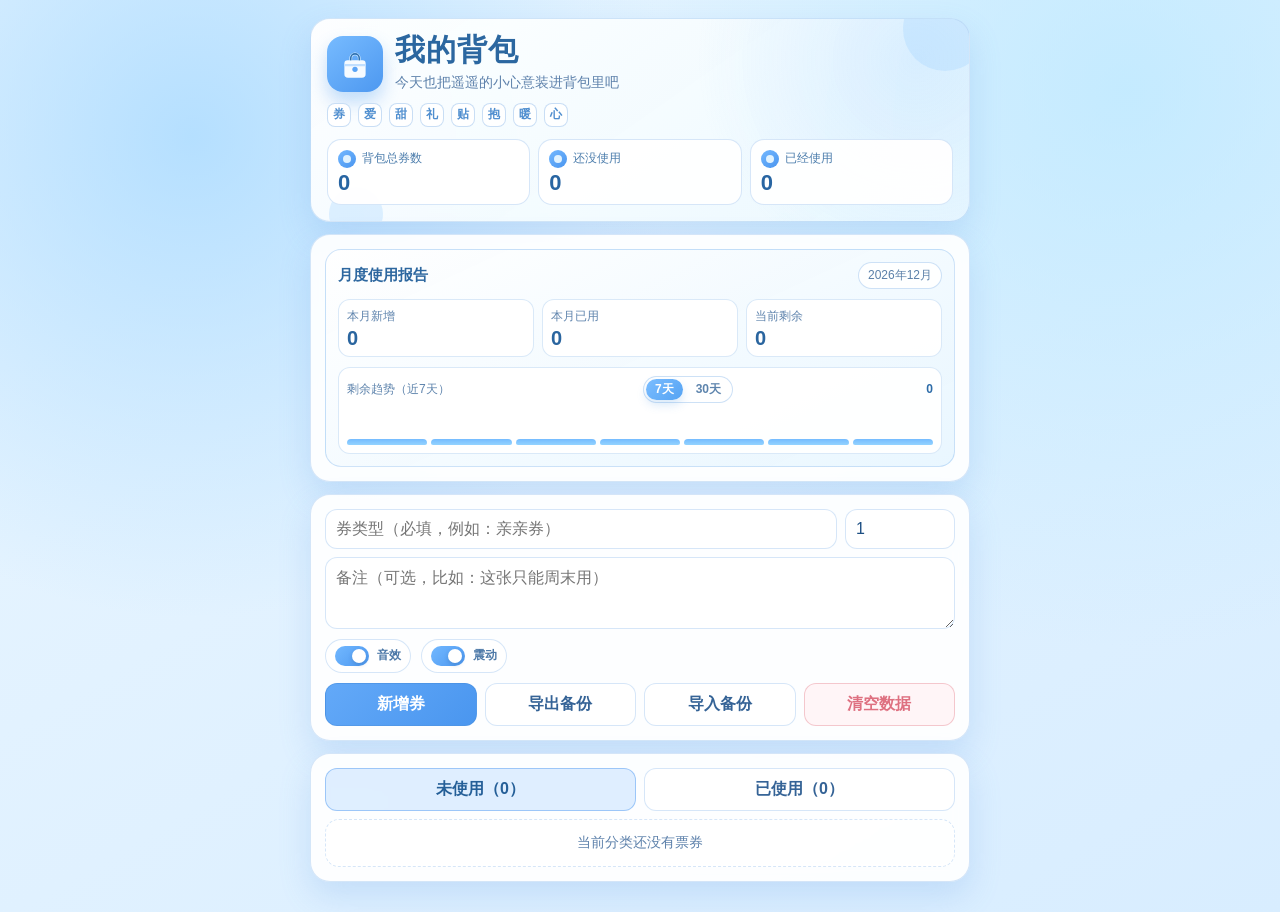
==== docs/index.html @ 121c1538 "up" ====
<!doctype html>
<html lang="zh-CN">
<head>
  <meta charset="UTF-8" />
  <meta name="viewport" content="width=device-width,initial-scale=1,viewport-fit=cover" />
  <title>我的背包</title>
  <meta name="theme-color" content="#7cb8ff" />
  <meta name="apple-mobile-web-app-capable" content="yes" />
  <meta name="apple-mobile-web-app-status-bar-style" content="default" />
  <meta name="apple-mobile-web-app-title" content="我的背包" />
  <link rel="manifest" href="manifest.webmanifest" />
  <link rel="apple-touch-icon" href="icons/apple-touch-icon.png" />
  <style>
    :root {
      --bg-a: #eaf6ff;
      --bg-b: #d8edff;
      --card: rgba(255, 255, 255, 0.92);
      --line: rgba(92, 156, 226, 0.25);
      --text: #1d4f83;
      --sub: #5d81ab;
      --primary: #63a9f8;
      --primary-deep: #4a96ef;
      --used: #eef2f6;
      --used-line: #d5dde7;
      --danger: #de7080;
      --radius: 20px;
      --shadow: 0 14px 32px rgba(89, 152, 224, 0.2);
    }

    * { box-sizing: border-box; }

    body {
      margin: 0;
      min-height: 100vh;
      font-family: "PingFang SC", "Hiragino Sans GB", "Microsoft YaHei", sans-serif;
      color: var(--text);
      background:
        radial-gradient(circle at 15% 15%, rgba(164, 216, 255, 0.75), transparent 36%),
        radial-gradient(circle at 88% 10%, rgba(178, 230, 255, 0.62), transparent 40%),
        linear-gradient(150deg, var(--bg-a), var(--bg-b));
      padding: 18px 14px 30px;
      display: flex;
      justify-content: center;
    }

    .app {
      width: 100%;
      max-width: 660px;
      display: grid;
      gap: 12px;
    }

    .panel {
      background: var(--card);
      border: 1px solid var(--line);
      border-radius: var(--radius);
      box-shadow: var(--shadow);
      padding: 14px;
      backdrop-filter: blur(8px);
      -webkit-backdrop-filter: blur(8px);
    }

    .hero {
      position: relative;
      overflow: hidden;
      padding: 16px;
      background:
        radial-gradient(circle at 92% 20%, rgba(122, 189, 255, 0.2), transparent 35%),
        linear-gradient(145deg, rgba(255, 255, 255, 0.96), rgba(235, 248, 255, 0.95));
    }

    .hero::before,
    .hero::after {
      content: "";
      position: absolute;
      border-radius: 50%;
      pointer-events: none;
    }

    .hero::before {
      width: 84px;
      height: 84px;
      background: rgba(142, 204, 255, 0.25);
      top: -32px;
      right: -18px;
    }

    .hero::after {
      width: 54px;
      height: 54px;
      background: rgba(123, 191, 255, 0.22);
      bottom: -20px;
      left: 18px;
    }

    .hero-main {
      display: flex;
      align-items: center;
      gap: 12px;
      position: relative;
      z-index: 1;
    }

    .logo-wrap {
      width: 56px;
      height: 56px;
      border-radius: 16px;
      background: linear-gradient(140deg, #77bbff, #4d98f0);
      display: grid;
      place-items: center;
      box-shadow: 0 10px 18px rgba(73, 149, 239, 0.32);
      flex: 0 0 auto;
    }

    .title {
      margin: 0;
      font-size: 30px;
      line-height: 1;
      letter-spacing: 1px;
      color: #2b67a0;
    }

    .subtitle {
      margin: 8px 0 0;
      color: var(--sub);
      font-size: 14px;
      line-height: 1.4;
    }

    .icon-strip {
      margin-top: 10px;
      display: flex;
      gap: 7px;
      flex-wrap: wrap;
      position: relative;
      z-index: 1;
    }

    .mini-icon {
      width: 24px;
      height: 24px;
      border-radius: 8px;
      border: 1px solid rgba(89, 153, 224, 0.32);
      background: rgba(255, 255, 255, 0.95);
      display: grid;
      place-items: center;
      font-size: 12px;
      color: #4f8ecf;
      font-weight: 700;
    }

    .stats-grid {
      margin-top: 12px;
      display: grid;
      grid-template-columns: repeat(3, minmax(0, 1fr));
      gap: 8px;
      position: relative;
      z-index: 1;
    }

    .stat-card {
      border: 1px solid var(--line);
      border-radius: 14px;
      background: rgba(255, 255, 255, 0.96);
      padding: 10px;
      display: grid;
      gap: 4px;
    }

    .stat-top {
      display: flex;
      align-items: center;
      gap: 6px;
      color: #4c7dac;
      font-size: 12px;
    }

    .stat-num {
      font-size: 22px;
      font-weight: 700;
      color: #2865a2;
      line-height: 1;
    }

    .report {
      border-radius: 16px;
      border: 1px solid rgba(98, 163, 231, 0.3);
      background: linear-gradient(155deg, rgba(255,255,255,0.96), rgba(232, 246, 255, 0.95));
      padding: 12px;
      display: grid;
      gap: 10px;
    }

    .report-head {
      display: flex;
      justify-content: space-between;
      align-items: center;
      gap: 8px;
      flex-wrap: wrap;
    }

    .report-title {
      margin: 0;
      color: #2d679f;
      font-size: 15px;
      font-weight: 700;
    }

    .report-month {
      font-size: 12px;
      color: #5b80a9;
      background: rgba(255, 255, 255, 0.92);
      border: 1px solid rgba(113, 169, 228, 0.35);
      border-radius: 999px;
      padding: 4px 9px;
    }

    .report-grid {
      display: grid;
      grid-template-columns: repeat(3, minmax(0, 1fr));
      gap: 8px;
    }

    .report-box {
      background: rgba(255, 255, 255, 0.95);
      border: 1px solid rgba(113, 169, 228, 0.26);
      border-radius: 12px;
      padding: 8px;
      display: grid;
      gap: 3px;
    }

    .report-k {
      color: #5f84ad;
      font-size: 12px;
    }

    .report-v {
      color: #2a659f;
      font-weight: 700;
      font-size: 20px;
      line-height: 1;
    }

    .trend-wrap {
      background: rgba(255, 255, 255, 0.95);
      border: 1px solid rgba(113, 169, 228, 0.26);
      border-radius: 12px;
      padding: 8px;
      display: grid;
      gap: 6px;
    }

    .trend-label {
      display: flex;
      justify-content: space-between;
      align-items: center;
      font-size: 12px;
      color: #5d83ac;
      gap: 8px;
      flex-wrap: wrap;
    }

    .trend-value {
      font-weight: 700;
      color: #2d6ca8;
    }

    .trend-value.up {
      color: #2f8f68;
    }

    .trend-value.down {
      color: #cb6e79;
    }

    .trend-bars {
      height: 36px;
      display: flex;
      align-items: flex-end;
      gap: 4px;
    }

    .trend-tools {
      display: inline-flex;
      align-items: center;
      gap: 4px;
      border: 1px solid rgba(113, 169, 228, 0.35);
      border-radius: 999px;
      background: rgba(255, 255, 255, 0.92);
      padding: 2px;
    }

    .trend-btn {
      border: none;
      border-radius: 999px;
      background: transparent;
      color: #5d84ad;
      font-size: 12px;
      font-weight: 700;
      padding: 4px 9px;
      line-height: 1.1;
    }

    .trend-btn.active {
      background: linear-gradient(135deg, #7bbdff, #55a3f3);
      color: #fff;
      box-shadow: 0 5px 10px rgba(81, 153, 226, 0.22);
    }

    .trend-bar {
      flex: 1;
      min-width: 6px;
      border-radius: 6px 6px 3px 3px;
      background: linear-gradient(180deg, rgba(109, 184, 255, 0.95), rgba(121, 200, 255, 0.8));
      height: 8px;
    }

    .ico {
      width: 18px;
      height: 18px;
      border-radius: 50%;
      background: linear-gradient(140deg, #73b8ff, #4a95ef);
      position: relative;
      flex: 0 0 auto;
    }

    .ico::after {
      content: "";
      width: 8px;
      height: 8px;
      border-radius: 50%;
      background: #dff2ff;
      position: absolute;
      top: 50%;
      left: 50%;
      transform: translate(-50%, -50%);
    }

    .form-grid {
      display: grid;
      grid-template-columns: 1fr 110px;
      gap: 8px;
      margin-bottom: 8px;
    }

    .form-grid-2 {
      display: grid;
      grid-template-columns: 1fr;
      gap: 8px;
      margin-bottom: 10px;
    }

    .setting-row {
      display: flex;
      gap: 10px;
      flex-wrap: wrap;
      margin: 2px 0 10px;
    }

    .switch {
      border: 1px solid var(--line);
      border-radius: 999px;
      background: rgba(255, 255, 255, 0.94);
      padding: 6px 9px;
      display: inline-flex;
      align-items: center;
      gap: 8px;
      color: #4d79a8;
      font-size: 12px;
      font-weight: 700;
      cursor: pointer;
      user-select: none;
    }

    .switch input {
      display: none;
    }

    .switch-track {
      width: 34px;
      height: 20px;
      border-radius: 999px;
      background: #cad9ea;
      position: relative;
      transition: 180ms ease;
      flex: 0 0 auto;
    }

    .switch-track::after {
      content: "";
      width: 14px;
      height: 14px;
      border-radius: 50%;
      background: #fff;
      position: absolute;
      top: 3px;
      left: 3px;
      box-shadow: 0 2px 4px rgba(37, 79, 125, 0.22);
      transition: 180ms ease;
    }

    .switch input:checked + .switch-track {
      background: linear-gradient(135deg, #72b8ff, #4d98f0);
    }

    .switch input:checked + .switch-track::after {
      left: 17px;
    }

    input,
    textarea,
    button {
      font: inherit;
    }

    input,
    textarea {
      width: 100%;
      border: 1px solid var(--line);
      border-radius: 12px;
      background: #fff;
      padding: 10px;
      color: var(--text);
      outline: none;
    }

    input:focus,
    textarea:focus {
      border-color: rgba(74, 150, 239, 0.65);
      box-shadow: 0 0 0 3px rgba(111, 175, 252, 0.22);
    }

    textarea {
      min-height: 72px;
      resize: vertical;
    }

    .btn-row {
      display: grid;
      grid-template-columns: repeat(4, minmax(0, 1fr));
      gap: 8px;
    }

    button {
      border: 1px solid var(--line);
      border-radius: 12px;
      background: rgba(255, 255, 255, 0.95);
      padding: 10px 8px;
      color: #356396;
      font-weight: 600;
      cursor: pointer;
    }

    button.primary {
      background: linear-gradient(135deg, var(--primary), var(--primary-deep));
      color: #fff;
      border-color: rgba(76, 145, 223, 0.55);
    }

    button.danger {
      color: var(--danger);
      border-color: rgba(223, 111, 127, 0.35);
      background: #fff5f7;
    }

    .tabs {
      display: grid;
      grid-template-columns: 1fr 1fr;
      gap: 8px;
      margin-bottom: 8px;
    }

    .tab.active {
      background: rgba(108, 177, 255, 0.2);
      border-color: rgba(74, 150, 239, 0.45);
      color: #255f98;
    }

    .list {
      display: grid;
      gap: 8px;
    }

    .card {
      border: 1px solid var(--line);
      border-left: 5px solid var(--accent, #75baff);
      border-radius: 14px;
      background: #fff;
      padding: 12px 12px 10px;
      display: grid;
      gap: 8px;
      position: relative;
      overflow: hidden;
    }

    .card::before {
      content: "";
      position: absolute;
      right: -18px;
      top: -18px;
      width: 58px;
      height: 58px;
      border-radius: 50%;
      background: rgba(140, 203, 255, 0.15);
      pointer-events: none;
    }

    .card.rarity-common {
      --accent: #8fb0d1;
      border-color: #cad6e4;
    }

    .card.rarity-rare {
      --accent: #4f9bf2;
      border-color: rgba(79, 155, 242, 0.45);
      box-shadow: 0 8px 18px rgba(90, 164, 244, 0.18);
    }

    .card.rarity-epic {
      --accent: #8f7cf1;
      border-color: rgba(146, 126, 243, 0.55);
      box-shadow: 0 10px 20px rgba(141, 124, 240, 0.22);
    }

    .card.rarity-legendary {
      --accent: #f4b652;
      border-color: rgba(244, 183, 83, 0.58);
      box-shadow: 0 12px 22px rgba(244, 185, 85, 0.24);
    }

    .card.rarity-legendary::after {
      content: "";
      position: absolute;
      inset: 0;
      background-image: linear-gradient(120deg, rgba(255, 218, 160, 0.08) 0%, rgba(255, 236, 192, 0.44) 45%, rgba(255, 208, 129, 0.08) 100%);
      background-repeat: no-repeat;
      background-size: 220px 100%;
      background-position: -170px 0;
      pointer-events: none;
    }

    .card.enter.rarity-rare {
      animation: rarity-enter-rare 500ms cubic-bezier(.2,.8,.2,1) both;
    }

    .card.enter.rarity-epic {
      animation: rarity-enter-epic 560ms cubic-bezier(.2,.8,.2,1) both;
    }

    .card.enter.rarity-legendary {
      animation: rarity-enter-legendary 640ms cubic-bezier(.2,.8,.2,1) both;
    }

    .card.enter.rarity-legendary::after {
      animation: legendary-sheen 1200ms ease-out both;
    }

    @keyframes rarity-enter-rare {
      0% { opacity: 0; transform: translateY(8px) scale(0.98); }
      60% { opacity: 1; transform: translateY(-2px) scale(1.01); }
      100% { opacity: 1; transform: translateY(0) scale(1); }
    }

    @keyframes rarity-enter-epic {
      0% { opacity: 0; transform: translateY(10px) scale(0.96); filter: saturate(0.8); }
      60% { opacity: 1; transform: translateY(-3px) scale(1.02); filter: saturate(1.12); }
      100% { opacity: 1; transform: translateY(0) scale(1); filter: saturate(1); }
    }

    @keyframes rarity-enter-legendary {
      0% { opacity: 0; transform: translateY(12px) scale(0.94); }
      50% { opacity: 1; transform: translateY(-4px) scale(1.03); }
      100% { opacity: 1; transform: translateY(0) scale(1); }
    }

    @keyframes legendary-sheen {
      0% { background-position: -170px 0; opacity: 0.15; }
      20% { opacity: 0.42; }
      100% { background-position: 200px 0; opacity: 0.12; }
    }

    .ticket-notch {
      position: absolute;
      top: 42px;
      width: 16px;
      height: 16px;
      border-radius: 50%;
      background: #d8edff;
      border: 1px solid rgba(140, 183, 220, 0.35);
      pointer-events: none;
    }

    .ticket-notch.left {
      left: -9px;
    }

    .ticket-notch.right {
      right: -9px;
    }

    .ticket-perf {
      position: absolute;
      left: 14px;
      right: 14px;
      top: 49px;
      border-top: 1px dashed rgba(128, 174, 220, 0.65);
      pointer-events: none;
    }

    .ticket-corner {
      position: absolute;
      right: -24px;
      top: 9px;
      transform: rotate(33deg);
      background: linear-gradient(145deg, #93cbff, #5ca8f6);
      color: #f8fcff;
      font-size: 10px;
      letter-spacing: 1px;
      font-weight: 700;
      padding: 3px 24px;
      box-shadow: 0 7px 12px rgba(70, 142, 220, 0.25);
      pointer-events: none;
    }

    .card.rarity-common .ticket-corner {
      background: linear-gradient(145deg, #adc0d6, #8ea8c5);
    }

    .card.rarity-rare .ticket-corner {
      background: linear-gradient(145deg, #72b7ff, #4b9cf3);
    }

    .card.rarity-epic .ticket-corner {
      background: linear-gradient(145deg, #a092ff, #7f73e9);
    }

    .card.rarity-legendary .ticket-corner {
      background: linear-gradient(145deg, #ffcf72, #f2ad3c);
      color: #fffaf1;
    }

    .card.used {
      background: var(--used);
      border-color: var(--used-line);
      border-left-color: var(--accent, #9bb6d1);
      color: #69798d;
    }

    .line {
      display: flex;
      justify-content: space-between;
      gap: 8px;
      align-items: center;
      flex-wrap: wrap;
    }

    .ticket-name {
      display: flex;
      align-items: center;
      gap: 6px;
      font-weight: 700;
    }

    .ticket-name .icon {
      width: 18px;
      height: 18px;
      border-radius: 50%;
      background: linear-gradient(140deg, #6fb5ff, #4c94ed);
      position: relative;
      flex: 0 0 auto;
    }

    .ticket-name .icon::after {
      content: "";
      width: 7px;
      height: 7px;
      border-radius: 50%;
      background: #dff2ff;
      position: absolute;
      top: 50%;
      left: 50%;
      transform: translate(-50%, -50%);
    }

    .ticket-stamp {
      width: 30px;
      height: 30px;
      border-radius: 10px;
      border: 1px solid rgba(255, 255, 255, 0.7);
      background: var(--stamp-bg, linear-gradient(145deg, #7abfff, #4d98f0));
      box-shadow: 0 8px 15px rgba(78, 145, 220, 0.25);
      display: grid;
      place-items: center;
      color: #fff;
      font-size: 13px;
      font-weight: 700;
      position: relative;
      isolation: isolate;
      overflow: hidden;
      flex: 0 0 auto;
    }

    .ticket-stamp svg {
      width: 18px;
      height: 18px;
      display: block;
      fill: currentColor;
      stroke: currentColor;
      stroke-width: 1.8;
      stroke-linecap: round;
      stroke-linejoin: round;
    }

    .ticket-stamp::before {
      content: "";
      position: absolute;
      inset: 0;
      background-image: var(--stamp-pattern, linear-gradient(135deg, rgba(255,255,255,0.3), transparent 60%));
      opacity: 0.55;
      z-index: -1;
    }

    .card.used .ticket-stamp {
      filter: grayscale(0.55);
      box-shadow: none;
    }

    .pill-used {
      display: inline-block;
      border-radius: 999px;
      border: 1px solid #b8c1cd;
      background: #f5f7fa;
      color: #7b8797;
      font-size: 12px;
      padding: 5px 10px;
    }

    .meta {
      font-size: 12px;
      color: var(--sub);
      display: grid;
      gap: 4px;
    }

    .card.used .meta {
      color: #8090a3;
    }

    .remark {
      font-size: 13px;
      line-height: 1.4;
      color: #3f6f9f;
      white-space: pre-wrap;
      word-break: break-word;
    }

    .card.used .remark {
      color: #728399;
    }

    .empty {
      border: 1px dashed var(--line);
      border-radius: 14px;
      padding: 14px;
      text-align: center;
      color: var(--sub);
      font-size: 14px;
      background: rgba(255, 255, 255, 0.7);
    }

    .fx-layer {
      pointer-events: none;
      position: fixed;
      inset: 0;
      overflow: hidden;
      z-index: 20;
    }

    .particle {
      position: absolute;
      width: 8px;
      height: 8px;
      opacity: 0;
      animation: particle-fall 850ms ease-out forwards;
    }

    .particle.star {
      width: 10px;
      height: 10px;
      clip-path: polygon(50% 0%, 61% 36%, 98% 36%, 69% 57%, 79% 94%, 50% 72%, 21% 94%, 31% 57%, 2% 36%, 39% 36%);
      border-radius: 0;
      box-shadow: 0 0 6px rgba(109, 180, 255, 0.45);
    }

    .particle.bubble {
      width: 9px;
      height: 9px;
      border-radius: 50%;
      border: 1px solid rgba(255, 255, 255, 0.65);
      box-shadow: inset 0 0 3px rgba(255, 255, 255, 0.5);
    }

    .fly-ticket {
      position: fixed;
      width: 52px;
      height: 30px;
      border-radius: 9px;
      border: 1px solid rgba(101, 173, 248, 0.55);
      background:
        linear-gradient(165deg, rgba(255,255,255,0.95), rgba(222, 243, 255, 0.96));
      box-shadow: 0 8px 15px rgba(58, 124, 196, 0.2);
      pointer-events: none;
      z-index: 28;
      animation: fly-ticket 620ms cubic-bezier(.22,.8,.22,1) forwards;
    }

    .fly-ticket::before {
      content: "";
      position: absolute;
      left: 9px;
      right: 9px;
      top: 14px;
      border-top: 1px dashed rgba(106, 168, 231, 0.8);
    }

    @keyframes fly-ticket {
      0% {
        transform: translate3d(0, 0, 0) scale(0.9) rotate(0deg);
        opacity: 0;
      }
      20% {
        opacity: 0.98;
      }
      100% {
        transform: translate3d(var(--tx), var(--ty), 0) scale(0.5) rotate(var(--rot));
        opacity: 0;
      }
    }

    @keyframes particle-fall {
      0% {
        transform: translate3d(0, 0, 0) scale(1);
        opacity: 0.95;
      }
      100% {
        transform: translate3d(var(--dx), var(--dy), 0) rotate(var(--rot)) scale(0.72);
        opacity: 0;
      }
    }

    .password-mask {
      position: fixed;
      inset: 0;
      background: rgba(14, 39, 66, 0.44);
      display: grid;
      place-items: center;
      z-index: 50;
      padding: 16px;
    }

    .password-mask[hidden] {
      display: none;
    }

    .password-dialog {
      width: min(380px, 100%);
      background: #fff;
      border-radius: 16px;
      border: 1px solid rgba(89, 153, 224, 0.28);
      box-shadow: 0 18px 40px rgba(20, 69, 115, 0.28);
      padding: 14px;
      display: grid;
      gap: 8px;
    }

    .password-title {
      margin: 0;
      color: #2f689e;
      font-size: 17px;
    }

    .password-help {
      margin: 0;
      color: #5d81ab;
      font-size: 13px;
    }

    .password-actions {
      display: grid;
      grid-template-columns: 1fr 1fr;
      gap: 8px;
      margin-top: 2px;
    }

    @media (max-width: 560px) {
      .title {
        font-size: 26px;
      }

      .stats-grid {
        grid-template-columns: 1fr;
      }

      .report-grid {
        grid-template-columns: 1fr;
      }

      .btn-row {
        grid-template-columns: repeat(2, minmax(0, 1fr));
      }

      .form-grid {
        grid-template-columns: 1fr;
      }
    }
  </style>
</head>
<body>
  <div id="fxLayer" class="fx-layer"></div>
  <main class="app">
    <section class="panel hero">
      <div class="hero-main">
        <div class="logo-wrap" aria-hidden="true">
          <svg viewBox="0 0 64 64" width="34" height="34" role="img">
            <path d="M18 25h28a6 6 0 0 1 6 6v20a7 7 0 0 1-7 7H19a7 7 0 0 1-7-7V31a6 6 0 0 1 6-6z" fill="#f6fbff" />
            <path d="M24 24v-3a8 8 0 1 1 16 0v3" fill="none" stroke="#dff2ff" stroke-width="5" stroke-linecap="round" />
            <path d="M24 24v-3a8 8 0 1 1 16 0v3" fill="none" stroke="#2f72b2" stroke-width="3" stroke-linecap="round" />
            <path d="M12 34h40" stroke="#c0dfff" stroke-width="4" />
            <circle cx="32" cy="42" r="5" fill="#5aa4f6" />
          </svg>
        </div>
        <div>
          <h1 class="title">我的背包</h1>
          <p class="subtitle">今天也把遥遥的小心意装进背包里吧</p>
        </div>
      </div>

      <div class="icon-strip" aria-hidden="true">
        <span class="mini-icon">券</span>
        <span class="mini-icon">爱</span>
        <span class="mini-icon">甜</span>
        <span class="mini-icon">礼</span>
        <span class="mini-icon">贴</span>
        <span class="mini-icon">抱</span>
        <span class="mini-icon">暖</span>
        <span class="mini-icon">心</span>
      </div>

      <div class="stats-grid">
        <article class="stat-card">
          <div class="stat-top"><span class="ico" aria-hidden="true"></span>背包总券数</div>
          <div class="stat-num" id="totalCount">0</div>
        </article>
        <article class="stat-card">
          <div class="stat-top"><span class="ico" aria-hidden="true"></span>还没使用</div>
          <div class="stat-num" id="newCount">0</div>
        </article>
        <article class="stat-card">
          <div class="stat-top"><span class="ico" aria-hidden="true"></span>已经使用</div>
          <div class="stat-num" id="usedCount">0</div>
        </article>
      </div>
    </section>

    <section class="panel">
      <div class="report">
        <div class="report-head">
          <h2 class="report-title">月度使用报告</h2>
          <span class="report-month" id="reportMonth">-</span>
        </div>
        <div class="report-grid">
          <div class="report-box">
            <span class="report-k">本月新增</span>
            <span class="report-v" id="monthAdded">0</span>
          </div>
          <div class="report-box">
            <span class="report-k">本月已用</span>
            <span class="report-v" id="monthUsed">0</span>
          </div>
          <div class="report-box">
            <span class="report-k">当前剩余</span>
            <span class="report-v" id="monthRemain">0</span>
          </div>
        </div>
        <div class="trend-wrap">
          <div class="trend-label">
            <span id="trendPeriodLabel">剩余趋势（近7天）</span>
            <div class="trend-tools">
              <button id="trend7Btn" class="trend-btn active" type="button">7天</button>
              <button id="trend30Btn" class="trend-btn" type="button">30天</button>
            </div>
            <span class="trend-value" id="monthTrendText">0</span>
          </div>
          <div class="trend-bars" id="trendBars"></div>
        </div>
      </div>
    </section>

    <section class="panel">
      <div class="form-grid">
        <input id="typeInput" list="typeOptions" placeholder="券类型（必填，例如：亲亲券）" />
        <input id="quantityInput" type="number" min="1" step="1" value="1" aria-label="发放数量" />
      </div>
      <datalist id="typeOptions">
        <option value="亲亲券"></option>
        <option value="贴贴券"></option>
        <option value="按摩券"></option>
        <option value="礼物券"></option>
        <option value="牵手散步券"></option>
        <option value="夸夸券"></option>
        <option value="和好券"></option>
      </datalist>
      <div class="form-grid-2">
        <textarea id="noteInput" placeholder="备注（可选，比如：这张只能周末用）"></textarea>
      </div>
      <div class="setting-row">
        <label class="switch" for="soundToggle">
          <input id="soundToggle" type="checkbox" checked />
          <span class="switch-track" aria-hidden="true"></span>
          <span>音效</span>
        </label>
        <label class="switch" for="hapticToggle">
          <input id="hapticToggle" type="checkbox" checked />
          <span class="switch-track" aria-hidden="true"></span>
          <span>震动</span>
        </label>
      </div>
      <div class="btn-row">
        <button class="primary" id="addBtn">新增券</button>
        <button id="exportBtn">导出备份</button>
        <button id="importBtn">导入备份</button>
        <button class="danger" id="clearBtn">清空数据</button>
      </div>
      <input id="importFile" type="file" accept="application/json" hidden />
    </section>

    <section class="panel">
      <div class="tabs">
        <button class="tab active" data-tab="NEW" id="newTab">未使用</button>
        <button class="tab" data-tab="USED" id="usedTab">已使用</button>
      </div>
      <div id="list" class="list"></div>
    </section>
  </main>
  <div class="password-mask" id="passwordMask" hidden>
    <div class="password-dialog">
      <h2 class="password-title">输入使用密码</h2>
      <p class="password-help">验证通过后才会把这张券标记为已使用</p>
      <input id="passwordInput" type="password" autocomplete="off" placeholder="请输入密码" />
      <div class="password-actions">
        <button id="passwordCancel" type="button">取消</button>
        <button id="passwordConfirm" class="primary" type="button">确认使用</button>
      </div>
    </div>
  </div>

  <script>
    const STORAGE_KEY = "my-backpack-v2";
    const SETTINGS_KEY = "my-backpack-settings-v1";
    const USE_PASSWORD = "004088";

    const typeInput = document.getElementById("typeInput");
    const quantityInput = document.getElementById("quantityInput");
    const noteInput = document.getElementById("noteInput");
    const addBtn = document.getElementById("addBtn");
    const exportBtn = document.getElementById("exportBtn");
    const importBtn = document.getElementById("importBtn");
    const importFile = document.getElementById("importFile");
    const clearBtn = document.getElementById("clearBtn");
    const listEl = document.getElementById("list");
    const soundToggleEl = document.getElementById("soundToggle");
    const hapticToggleEl = document.getElementById("hapticToggle");
    const fxLayerEl = document.getElementById("fxLayer");
    const passwordMaskEl = document.getElementById("passwordMask");
    const passwordInputEl = document.getElementById("passwordInput");
    const passwordCancelEl = document.getElementById("passwordCancel");
    const passwordConfirmEl = document.getElementById("passwordConfirm");

    const totalCountEl = document.getElementById("totalCount");
    const usedCountEl = document.getElementById("usedCount");
    const newCountEl = document.getElementById("newCount");
    const reportMonthEl = document.getElementById("reportMonth");
    const monthAddedEl = document.getElementById("monthAdded");
    const monthUsedEl = document.getElementById("monthUsed");
    const monthRemainEl = document.getElementById("monthRemain");
    const monthTrendTextEl = document.getElementById("monthTrendText");
    const trendBarsEl = document.getElementById("trendBars");
    const trendPeriodLabelEl = document.getElementById("trendPeriodLabel");
    const trend7Btn = document.getElementById("trend7Btn");
    const trend30Btn = document.getElementById("trend30Btn");

    const newTab = document.getElementById("newTab");
    const usedTab = document.getElementById("usedTab");

    let tickets = [];
    let activeTab = "NEW";
    let audioCtx = null;
    let settings = { sound: true, haptic: true };
    let trendDays = 7;

    function hashType(type) {
      let h = 0;
      for (let i = 0; i < type.length; i += 1) h = (h * 31 + type.charCodeAt(i)) | 0;
      return Math.abs(h);
    }

    function getRaritySpec(type) {
      if (type.includes("和好")) return { key: "legendary", label: "传说" };
      if (type.includes("贴贴")) return { key: "epic", label: "史诗" };
      if (type.includes("亲亲") || type.includes("礼物")) return { key: "rare", label: "稀有" };
      return { key: "common", label: "普通" };
    }

    function getTypeVisual(type) {
      const palettes = [
        {
          accent: "#66aefa",
          bg: "linear-gradient(145deg, #84c5ff, #4f9bee)",
          pattern: "radial-gradient(circle at 25% 25%, rgba(255,255,255,0.34), transparent 33%), linear-gradient(145deg, rgba(255,255,255,0.25), transparent 60%)"
        },
        {
          accent: "#7eb0ff",
          bg: "linear-gradient(145deg, #96c4ff, #6f9ef4)",
          pattern: "repeating-linear-gradient(45deg, rgba(255,255,255,0.32), rgba(255,255,255,0.32) 5px, transparent 5px, transparent 10px)"
        },
        {
          accent: "#6eb8d8",
          bg: "linear-gradient(145deg, #89d5ef, #61accf)",
          pattern: "repeating-radial-gradient(circle at 35% 35%, rgba(255,255,255,0.3), rgba(255,255,255,0.3) 3px, transparent 3px, transparent 8px)"
        },
        {
          accent: "#7ea9d8",
          bg: "linear-gradient(145deg, #9bbce4, #6f95c8)",
          pattern: "linear-gradient(135deg, rgba(255,255,255,0.25), transparent 55%), linear-gradient(45deg, rgba(255,255,255,0.2), transparent 45%)"
        }
      ];

      let iconType = "gift";
      if (type.includes("亲")) iconType = "kiss";
      else if (type.includes("贴") || type.includes("抱")) iconType = "hug";
      else if (type.includes("按")) iconType = "massage";
      else if (type.includes("和好") || type.includes("和")) iconType = "heart";
      const style = palettes[hashType(type) % palettes.length];
      return { iconType, ...style };
    }

    function getTicketIconSvg(iconType) {
      const map = {
        kiss: "<svg viewBox='0 0 24 24' aria-hidden='true'><path d='M5 9.6c1.7-1.4 3.8-1.4 5.4.3-1.6 1.8-3.6 2-5.4.3M19 9.6c-1.7-1.4-3.8-1.4-5.4.3 1.6 1.8 3.6 2 5.4.3'/><path d='M7.4 15.8c1.3 1.1 2.9 1.7 4.6 1.7s3.3-.6 4.6-1.7'/></svg>",
        hug: "<svg viewBox='0 0 24 24' aria-hidden='true'><circle cx='8' cy='8.3' r='2.3'/><circle cx='16' cy='8.3' r='2.3'/><path d='M4.6 18c.2-2.7 2.2-4.4 4.8-4.4h.9l1.7 2.2 1.7-2.2h.9c2.6 0 4.6 1.7 4.8 4.4'/><path d='M7.8 15.2c1.2.9 2.6 1.3 4.2 1.3s3-.4 4.2-1.3'/></svg>",
        massage: "<svg viewBox='0 0 24 24' aria-hidden='true'><path d='M9 12.5v-5a1.6 1.6 0 1 1 3.2 0v4.1'/><path d='M12.2 11.6v-5a1.6 1.6 0 1 1 3.2 0v5.2'/><path d='M15.4 12v-4a1.5 1.5 0 1 1 3 0v6.1c0 2.6-1.7 4.9-4.2 5.6l-2.4.7a5 5 0 0 1-6.2-3.4L4.8 14a1.8 1.8 0 1 1 3.4-1.1l.8 2.3'/></svg>",
        heart: "<svg viewBox='0 0 24 24' aria-hidden='true'><path d='M12 20c-3.9-2.5-7-5-7-9.1 0-2.4 1.9-4.3 4.3-4.3 1.3 0 2.5.6 3.2 1.6.7-1 1.9-1.6 3.2-1.6 2.4 0 4.3 1.9 4.3 4.3 0 4.1-3.1 6.6-7 9.1z'/><path d='M12 9.3v4.7M9.7 11.7h4.6'/></svg>",
        gift: "<svg viewBox='0 0 24 24' aria-hidden='true'><path d='M4 10.5h16v9.5H4z'/><path d='M2.8 8h18.4v2.5H2.8z'/><path d='M12 8v12'/><path d='M8.8 8s-2.4-.1-2.4-2.2c0-1.3 1-2.3 2.3-2.3 2.1 0 3.3 2.8 3.3 4.5'/><path d='M15.2 8s2.4-.1 2.4-2.2c0-1.3-1-2.3-2.3-2.3-2.1 0-3.3 2.8-3.3 4.5'/></svg>"
      };
      return map[iconType] || map.gift;
    }

    function ensureAudioCtx() {
      if (!audioCtx) {
        const Ctx = window.AudioContext || window.webkitAudioContext;
        if (Ctx) audioCtx = new Ctx();
      }
      if (audioCtx && audioCtx.state === "suspended") audioCtx.resume().catch(() => {});
      return audioCtx;
    }

    function playTone(ctx, freq, startAt, duration, gain, wave) {
      const osc = ctx.createOscillator();
      const amp = ctx.createGain();
      osc.type = wave;
      osc.frequency.setValueAtTime(freq, startAt);
      amp.gain.setValueAtTime(0.0001, startAt);
      amp.gain.exponentialRampToValueAtTime(gain, startAt + 0.02);
      amp.gain.exponentialRampToValueAtTime(0.0001, startAt + duration);
      osc.connect(amp);
      amp.connect(ctx.destination);
      osc.start(startAt);
      osc.stop(startAt + duration + 0.03);
    }

    function playSound(kind) {
      if (!settings.sound) return;
      const ctx = ensureAudioCtx();
      if (!ctx) return;
      const now = ctx.currentTime;
      if (kind === "add") {
        playTone(ctx, 640, now, 0.11, 0.08, "sine");
        playTone(ctx, 880, now + 0.09, 0.13, 0.07, "triangle");
      } else if (kind === "use") {
        playTone(ctx, 760, now, 0.1, 0.08, "triangle");
        playTone(ctx, 980, now + 0.08, 0.11, 0.09, "sine");
      }
    }

    function haptic(kind) {
      if (!settings.haptic) return;
      if (!navigator.vibrate) return;
      const pattern = kind === "use" ? [16, 26, 18] : [18];
      navigator.vibrate(pattern);
    }

    function burstAt(x, y, colors, count, shape) {
      for (let i = 0; i < count; i += 1) {
        const piece = document.createElement("span");
        piece.className = `particle ${shape}`;
        const angle = (Math.PI * 2 * i) / count + (Math.random() - 0.5) * 0.5;
        const distance = 36 + Math.random() * 86;
        const dx = Math.cos(angle) * distance;
        const dy = Math.sin(angle) * distance + 40 + Math.random() * 55;
        piece.style.left = `${x + (Math.random() - 0.5) * 12}px`;
        piece.style.top = `${y + (Math.random() - 0.5) * 12}px`;
        piece.style.background = colors[Math.floor(Math.random() * colors.length)];
        piece.style.setProperty("--dx", `${dx.toFixed(1)}px`);
        piece.style.setProperty("--dy", `${dy.toFixed(1)}px`);
        piece.style.setProperty("--rot", `${Math.floor(Math.random() * 420 - 210)}deg`);
        fxLayerEl.appendChild(piece);
        setTimeout(() => piece.remove(), 860);
      }
    }

    function launchParticles(target, kind) {
      if (!target) return;
      const rect = target.getBoundingClientRect();
      const x = rect.left + rect.width / 2;
      const y = rect.top + rect.height / 2;
      const colors = kind === "use" ? ["#66b2ff", "#4d9bf1", "#8ec9ff", "#d5eaff"] : ["#63d8bf", "#7de4cd", "#a8efdf", "#d7fbf2"];
      const count = kind === "use" ? 26 : 20;
      const shape = kind === "use" ? "star" : "bubble";
      burstAt(x, y, colors, count, shape);
    }

    function runBatchFlyAnimation(originEl, quantity) {
      if (!originEl || quantity <= 1) return;
      const from = originEl.getBoundingClientRect();
      const to = newCountEl.getBoundingClientRect();
      const total = Math.min(quantity, 8);

      for (let i = 0; i < total; i += 1) {
        const ghost = document.createElement("span");
        ghost.className = "fly-ticket";
        const startX = from.left + from.width / 2 - 26 + (Math.random() - 0.5) * 20;
        const startY = from.top + from.height / 2 - 15 + (Math.random() - 0.5) * 14;
        const endX = to.left + to.width / 2 - 26;
        const endY = to.top + to.height / 2 - 15;
        ghost.style.left = `${startX}px`;
        ghost.style.top = `${startY}px`;
        ghost.style.setProperty("--tx", `${(endX - startX).toFixed(1)}px`);
        ghost.style.setProperty("--ty", `${(endY - startY).toFixed(1)}px`);
        ghost.style.setProperty("--rot", `${Math.floor(Math.random() * 20 - 10)}deg`);
        ghost.style.animationDelay = `${i * 70}ms`;
        fxLayerEl.appendChild(ghost);
        setTimeout(() => ghost.remove(), 820 + i * 70);
      }
    }

    function askPassword() {
      return new Promise((resolve) => {
        passwordMaskEl.hidden = false;
        passwordInputEl.value = "";
        passwordInputEl.focus();

        const cleanup = () => {
          passwordMaskEl.hidden = true;
          passwordCancelEl.removeEventListener("click", onCancel);
          passwordConfirmEl.removeEventListener("click", onConfirm);
          passwordMaskEl.removeEventListener("click", onMaskClick);
          passwordInputEl.removeEventListener("keydown", onEnter);
        };

        const onCancel = () => {
          cleanup();
          resolve(null);
        };

        const onConfirm = () => {
          const val = passwordInputEl.value;
          cleanup();
          resolve(val);
        };

        const onMaskClick = (event) => {
          if (event.target === passwordMaskEl) onCancel();
        };

        const onEnter = (event) => {
          if (event.key === "Enter") onConfirm();
          if (event.key === "Escape") onCancel();
        };

        passwordCancelEl.addEventListener("click", onCancel);
        passwordConfirmEl.addEventListener("click", onConfirm);
        passwordMaskEl.addEventListener("click", onMaskClick);
        passwordInputEl.addEventListener("keydown", onEnter);
      });
    }

    function saveSettings() {
      localStorage.setItem(SETTINGS_KEY, JSON.stringify(settings));
    }

    function loadSettings() {
      try {
        const raw = JSON.parse(localStorage.getItem(SETTINGS_KEY) || "{}");
        settings = {
          sound: raw.sound !== false,
          haptic: raw.haptic !== false
        };
      } catch {
        settings = { sound: true, haptic: true };
      }
    }

    function renderSettings() {
      soundToggleEl.checked = settings.sound;
      hapticToggleEl.checked = settings.haptic;
    }

    function uid() {
      if (window.crypto && window.crypto.randomUUID) return window.crypto.randomUUID();
      return `${Date.now()}-${Math.random().toString(16).slice(2, 10)}`;
    }

    function formatTime(ts) {
      if (!ts) return "-";
      const d = new Date(ts);
      return d.toLocaleString("zh-CN", {
        year: "numeric",
        month: "2-digit",
        day: "2-digit",
        hour: "2-digit",
        minute: "2-digit"
      });
    }

    function save() {
      localStorage.setItem(STORAGE_KEY, JSON.stringify(tickets));
    }

    function isValidTicket(item) {
      if (!item || typeof item !== "object") return false;
      if (typeof item.id !== "string" || item.id.length === 0) return false;
      if (typeof item.type !== "string" || item.type.trim().length === 0) return false;
      if (item.status !== "NEW" && item.status !== "USED") return false;
      if (typeof item.issuedAt !== "string" || Number.isNaN(Date.parse(item.issuedAt))) return false;
      if (item.usedAt != null && (typeof item.usedAt !== "string" || Number.isNaN(Date.parse(item.usedAt)))) return false;
      if (typeof item.note !== "string") return false;
      return true;
    }

    function normalizeTicket(item) {
      return {
        id: item.id,
        type: item.type.trim(),
        note: item.note,
        status: item.status,
        issuedAt: item.issuedAt,
        usedAt: item.status === "USED" ? item.usedAt || item.issuedAt : null
      };
    }

    function load() {
      try {
        const raw = JSON.parse(localStorage.getItem(STORAGE_KEY) || "[]");
        if (!Array.isArray(raw)) {
          tickets = [];
          return;
        }
        tickets = raw.filter(isValidTicket).map(normalizeTicket);
      } catch {
        tickets = [];
      }
    }

    function sortedByIssuedDesc(items) {
      return [...items].sort((a, b) => new Date(b.issuedAt) - new Date(a.issuedAt));
    }

    function counts() {
      const total = tickets.length;
      const used = tickets.filter((x) => x.status === "USED").length;
      return { total, used, fresh: total - used };
    }

    function remainingAt(timePoint) {
      return tickets.filter((x) => {
        const issued = new Date(x.issuedAt).getTime();
        const used = x.usedAt ? new Date(x.usedAt).getTime() : null;
        if (issued > timePoint) return false;
        if (used == null) return true;
        return used > timePoint;
      }).length;
    }

    function getMonthReport(periodDays) {
      const now = new Date();
      const monthStart = new Date(now.getFullYear(), now.getMonth(), 1);
      const monthStartTs = monthStart.getTime();
      const nextMonthStartTs = new Date(now.getFullYear(), now.getMonth() + 1, 1).getTime();
      const inThisMonth = (ts) => ts >= monthStartTs && ts < nextMonthStartTs;

      const added = tickets.filter((x) => inThisMonth(new Date(x.issuedAt).getTime())).length;
      const used = tickets.filter((x) => x.usedAt && inThisMonth(new Date(x.usedAt).getTime())).length;
      const remainNow = tickets.filter((x) => x.status === "NEW").length;
      const remainAtStart = remainingAt(monthStartTs - 1);
      const delta = remainNow - remainAtStart;

      const bars = [];
      for (let i = periodDays - 1; i >= 0; i -= 1) {
        const day = new Date(now.getFullYear(), now.getMonth(), now.getDate() - i, 23, 59, 59, 999);
        bars.push(remainingAt(day.getTime()));
      }

      return {
        monthLabel: `${now.getFullYear()}年${now.getMonth() + 1}月`,
        added,
        used,
        remainNow,
        delta,
        bars
      };
    }

    function renderStats() {
      const c = counts();
      totalCountEl.textContent = String(c.total);
      usedCountEl.textContent = String(c.used);
      newCountEl.textContent = String(c.fresh);
      newTab.textContent = `未使用（${c.fresh}）`;
      usedTab.textContent = `已使用（${c.used}）`;
    }

    function renderMonthReport() {
      const report = getMonthReport(trendDays);
      reportMonthEl.textContent = report.monthLabel;
      monthAddedEl.textContent = String(report.added);
      monthUsedEl.textContent = String(report.used);
      monthRemainEl.textContent = String(report.remainNow);
      trendPeriodLabelEl.textContent = `剩余趋势（近${trendDays}天）`;
      trend7Btn.classList.toggle("active", trendDays === 7);
      trend30Btn.classList.toggle("active", trendDays === 30);

      const sign = report.delta > 0 ? "+" : "";
      monthTrendTextEl.textContent = `${sign}${report.delta}`;
      monthTrendTextEl.classList.toggle("up", report.delta > 0);
      monthTrendTextEl.classList.toggle("down", report.delta < 0);

      const max = Math.max(...report.bars, 1);
      trendBarsEl.innerHTML = "";
      report.bars.forEach((v) => {
        const bar = document.createElement("span");
        bar.className = "trend-bar";
        const h = Math.max(6, Math.round((v / max) * 32));
        bar.style.height = `${h}px`;
        bar.title = `剩余 ${v}`;
        trendBarsEl.appendChild(bar);
      });
    }

    function setTab(tab) {
      activeTab = tab;
      newTab.classList.toggle("active", tab === "NEW");
      usedTab.classList.toggle("active", tab === "USED");
      renderStats();
      renderMonthReport();
      renderList();
    }

    async function useTicket(id, triggerEl) {
      const target = tickets.find((x) => x.id === id);
      if (!target || target.status !== "NEW") return;
      if (settings.sound) ensureAudioCtx();

      const input = await askPassword();
      if (input === null) return;
      if (input !== USE_PASSWORD) {
        window.alert("密码不正确，不能使用这张券");
        return;
      }

      target.status = "USED";
      target.usedAt = new Date().toISOString();
      save();
      renderAll();
      launchParticles(triggerEl, "use");
      haptic("use");
      playSound("use");
    }

    function renderList() {
      const current = sortedByIssuedDesc(tickets.filter((x) => x.status === activeTab));
      listEl.innerHTML = "";

      if (current.length === 0) {
        const empty = document.createElement("div");
        empty.className = "empty";
        empty.textContent = "当前分类还没有票券";
        listEl.appendChild(empty);
        return;
      }

      current.forEach((ticket) => {
        const card = document.createElement("article");
        const rarity = getRaritySpec(ticket.type);
        const needsEnter = rarity.key === "rare" || rarity.key === "epic" || rarity.key === "legendary";
        card.className = `card rarity-${rarity.key} ${ticket.status === "USED" ? "used" : ""} ${needsEnter ? "enter" : ""}`;
        if (needsEnter) card.style.animationDelay = `${Math.min(6, listEl.children.length) * 70}ms`;
        const corner = document.createElement("span");
        corner.className = "ticket-corner";
        corner.textContent = rarity.label;
        const notchLeft = document.createElement("span");
        notchLeft.className = "ticket-notch left";
        const notchRight = document.createElement("span");
        notchRight.className = "ticket-notch right";
        const perf = document.createElement("span");
        perf.className = "ticket-perf";

        const line1 = document.createElement("div");
        line1.className = "line";

        const name = document.createElement("div");
        const visual = getTypeVisual(ticket.type);
        name.className = "ticket-name";
        const stamp = document.createElement("span");
        stamp.className = "ticket-stamp";
        stamp.setAttribute("aria-hidden", "true");
        stamp.style.setProperty("--stamp-bg", visual.bg);
        stamp.style.setProperty("--stamp-pattern", visual.pattern);
        stamp.innerHTML = getTicketIconSvg(visual.iconType);

        const titleText = document.createElement("span");
        titleText.textContent = ticket.type;
        name.appendChild(stamp);
        name.appendChild(titleText);
        card.style.setProperty("--accent", visual.accent);

        if (ticket.status === "NEW") {
          const actionBtn = document.createElement("button");
          actionBtn.textContent = "使用";
          actionBtn.className = "primary";
          actionBtn.addEventListener("click", (event) => useTicket(ticket.id, event.currentTarget));
          line1.appendChild(name);
          line1.appendChild(actionBtn);
        } else {
          const usedBadge = document.createElement("span");
          usedBadge.className = "pill-used";
          usedBadge.textContent = "已使用";
          line1.appendChild(name);
          line1.appendChild(usedBadge);
        }

        const meta = document.createElement("div");
        meta.className = "meta";
        meta.innerHTML = `
          <span>发放时间：${formatTime(ticket.issuedAt)}</span>
          ${ticket.status === "USED" ? `<span>使用时间：${formatTime(ticket.usedAt)}</span>` : ""}
        `;

        card.appendChild(line1);
        card.appendChild(meta);

        if (ticket.note.trim()) {
          const note = document.createElement("div");
          note.className = "remark";
          note.textContent = `备注：${ticket.note}`;
          card.appendChild(note);
        }

        card.appendChild(corner);
        card.appendChild(notchLeft);
        card.appendChild(notchRight);
        card.appendChild(perf);
        listEl.appendChild(card);
      });
    }

    function renderAll() {
      renderStats();
      renderMonthReport();
      renderList();
    }

    function addTickets() {
      if (settings.sound) ensureAudioCtx();
      const type = typeInput.value.trim();
      const quantity = Math.max(1, Number.parseInt(quantityInput.value, 10) || 1);
      const note = noteInput.value.trim();

      if (!type) {
        alert("券类型不能为空");
        typeInput.focus();
        return;
      }

      const now = new Date().toISOString();
      for (let i = 0; i < quantity; i += 1) {
        tickets.push({
          id: uid(),
          type,
          note,
          status: "NEW",
          issuedAt: now,
          usedAt: null
        });
      }

      save();
      setTab("NEW");
      runBatchFlyAnimation(addBtn, quantity);
      launchParticles(addBtn, "add");
      haptic("add");
      playSound("add");
      typeInput.value = "";
      noteInput.value = "";
      quantityInput.value = "1";
    }

    function exportBackup() {
      const payload = JSON.stringify(tickets, null, 2);
      const blob = new Blob([payload], { type: "application/json" });
      const href = URL.createObjectURL(blob);
      const a = document.createElement("a");
      const d = new Date();
      const stamp = `${d.getFullYear()}${String(d.getMonth() + 1).padStart(2, "0")}${String(d.getDate()).padStart(2, "0")}-${String(d.getHours()).padStart(2, "0")}${String(d.getMinutes()).padStart(2, "0")}`;
      a.href = href;
      a.download = `my-backpack-${stamp}.json`;
      a.click();
      URL.revokeObjectURL(href);
    }

    async function importBackup(file) {
      const text = await file.text();
      let parsed;
      try {
        parsed = JSON.parse(text);
      } catch {
        alert("JSON 格式有问题，导入失败");
        return;
      }

      if (!Array.isArray(parsed)) {
        alert("备份文件必须是数组格式");
        return;
      }

      if (!parsed.every(isValidTicket)) {
        alert("文件里有不合法的票券数据，导入失败");
        return;
      }

      tickets = parsed.map(normalizeTicket);
      save();
      setTab("NEW");
      alert("导入成功，背包已恢复");
    }

    function clearAll() {
      const first = window.confirm("危险操作：确定要清空所有票券吗？");
      if (!first) return;
      const second = window.confirm("再确认一次：清空后需要靠备份才能恢复，继续吗？");
      if (!second) return;
      const third = window.confirm("最后确认：真的真的要清空吗？");
      if (!third) return;

      tickets = [];
      save();
      renderAll();
      alert("已清空完成");
    }

    addBtn.addEventListener("click", addTickets);
    newTab.addEventListener("click", () => setTab("NEW"));
    usedTab.addEventListener("click", () => setTab("USED"));
    exportBtn.addEventListener("click", exportBackup);
    importBtn.addEventListener("click", () => importFile.click());
    clearBtn.addEventListener("click", clearAll);
    soundToggleEl.addEventListener("change", () => {
      settings.sound = soundToggleEl.checked;
      saveSettings();
      if (settings.sound) {
        ensureAudioCtx();
        playSound("add");
      }
    });
    hapticToggleEl.addEventListener("change", () => {
      settings.haptic = hapticToggleEl.checked;
      saveSettings();
      if (settings.haptic) haptic("add");
    });
    trend7Btn.addEventListener("click", () => {
      trendDays = 7;
      renderMonthReport();
    });
    trend30Btn.addEventListener("click", () => {
      trendDays = 30;
      renderMonthReport();
    });

    importFile.addEventListener("change", async (event) => {
      const file = event.target.files && event.target.files[0];
      if (!file) return;
      await importBackup(file);
      importFile.value = "";
    });

    loadSettings();
    renderSettings();
    load();
    renderAll();

    if ("serviceWorker" in navigator && window.location.protocol !== "file:") {
      navigator.serviceWorker.register("./service-worker.js").catch(() => {});
    }
  </script>
</body>
</html>
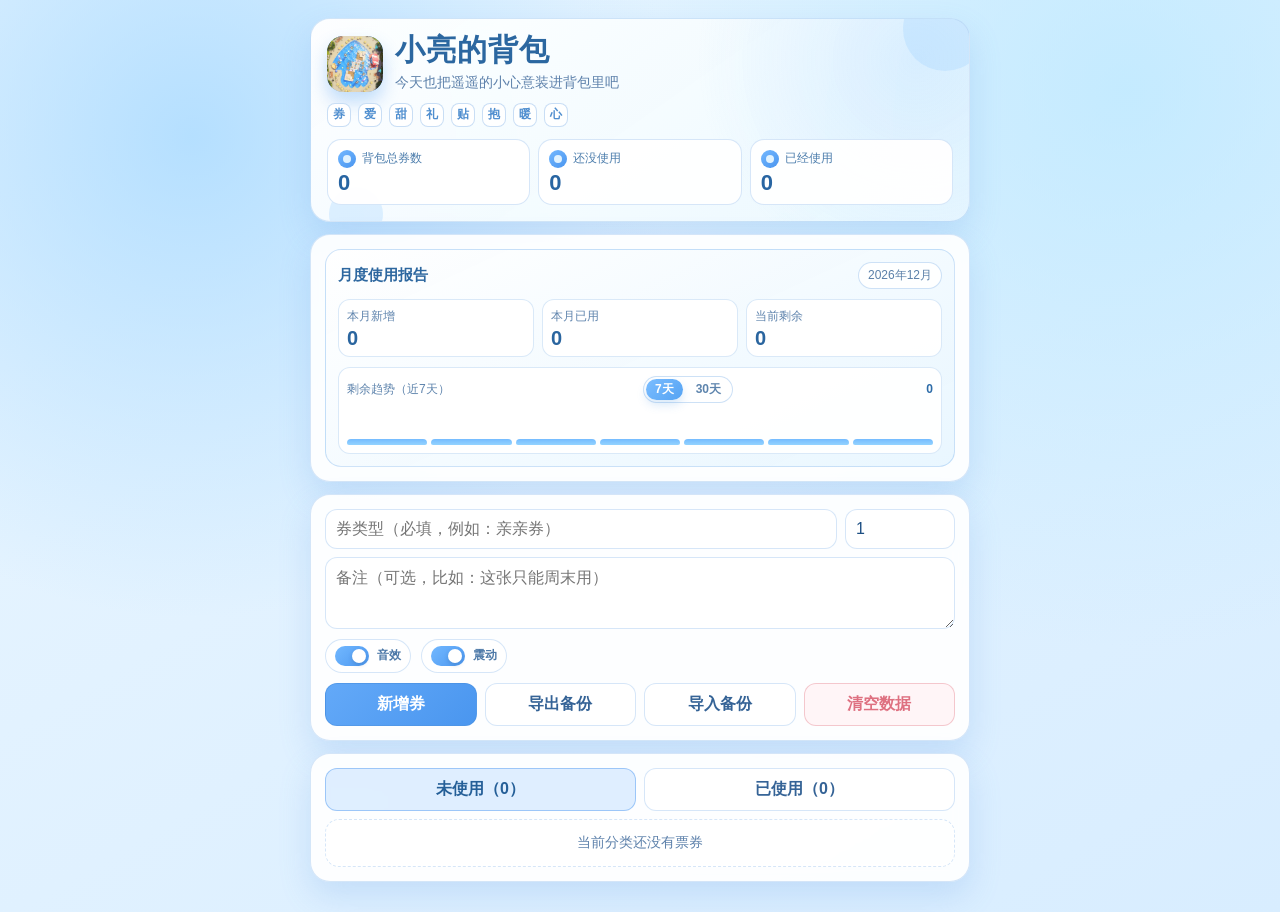
==== commit 8e3114cb: "更新界面和图标" ====
--- a/docs/index.html
+++ b/docs/index.html
@@ -3,11 +3,11 @@
 <head>
   <meta charset="UTF-8" />
   <meta name="viewport" content="width=device-width,initial-scale=1,viewport-fit=cover" />
-  <title>我的背包</title>
+  <title>小亮的背包</title>
   <meta name="theme-color" content="#7cb8ff" />
   <meta name="apple-mobile-web-app-capable" content="yes" />
   <meta name="apple-mobile-web-app-status-bar-style" content="default" />
-  <meta name="apple-mobile-web-app-title" content="我的背包" />
+  <meta name="apple-mobile-web-app-title" content="小亮的背包" />
   <link rel="manifest" href="manifest.webmanifest" />
   <link rel="apple-touch-icon" href="icons/apple-touch-icon.png" />
   <style>
@@ -110,6 +110,14 @@
       place-items: center;
       box-shadow: 0 10px 18px rgba(73, 149, 239, 0.32);
       flex: 0 0 auto;
+      overflow: hidden;
+    }
+
+    .logo-img {
+      width: 100%;
+      height: 100%;
+      object-fit: cover;
+      display: block;
     }
 
     .title {
@@ -705,11 +713,16 @@
       width: 18px;
       height: 18px;
       display: block;
-      fill: currentColor;
+      fill: none;
       stroke: currentColor;
-      stroke-width: 1.8;
+      stroke-width: 1.9;
       stroke-linecap: round;
       stroke-linejoin: round;
+    }
+
+    .ticket-stamp svg .fill {
+      fill: currentColor;
+      stroke: none;
     }
 
     .ticket-stamp::before {
@@ -799,6 +812,24 @@
       border-radius: 50%;
       border: 1px solid rgba(255, 255, 255, 0.65);
       box-shadow: inset 0 0 3px rgba(255, 255, 255, 0.5);
+    }
+
+    .pulse-ring {
+      position: absolute;
+      width: 18px;
+      height: 18px;
+      border-radius: 50%;
+      border: 2px solid rgba(106, 180, 255, 0.8);
+      pointer-events: none;
+      animation: pulse-ring 620ms ease-out forwards;
+    }
+
+    .pulse-ring.add {
+      border-color: rgba(102, 216, 191, 0.85);
+    }
+
+    .pulse-ring.use {
+      border-color: rgba(102, 178, 255, 0.9);
     }
 
     .fly-ticket {
@@ -838,6 +869,17 @@
       }
     }
 
+    @keyframes pulse-ring {
+      0% {
+        transform: translate3d(0, 0, 0) scale(0.4);
+        opacity: 0.95;
+      }
+      100% {
+        transform: translate3d(var(--dx), var(--dy), 0) scale(3.3);
+        opacity: 0;
+      }
+    }
+
     @keyframes particle-fall {
       0% {
         transform: translate3d(0, 0, 0) scale(1);
@@ -922,16 +964,10 @@
     <section class="panel hero">
       <div class="hero-main">
         <div class="logo-wrap" aria-hidden="true">
-          <svg viewBox="0 0 64 64" width="34" height="34" role="img">
-            <path d="M18 25h28a6 6 0 0 1 6 6v20a7 7 0 0 1-7 7H19a7 7 0 0 1-7-7V31a6 6 0 0 1 6-6z" fill="#f6fbff" />
-            <path d="M24 24v-3a8 8 0 1 1 16 0v3" fill="none" stroke="#dff2ff" stroke-width="5" stroke-linecap="round" />
-            <path d="M24 24v-3a8 8 0 1 1 16 0v3" fill="none" stroke="#2f72b2" stroke-width="3" stroke-linecap="round" />
-            <path d="M12 34h40" stroke="#c0dfff" stroke-width="4" />
-            <circle cx="32" cy="42" r="5" fill="#5aa4f6" />
-          </svg>
+          <img class="logo-img" src="icons/apple-touch-icon.png" alt="背包图标" />
         </div>
         <div>
-          <h1 class="title">我的背包</h1>
+          <h1 class="title">小亮的背包</h1>
           <p class="subtitle">今天也把遥遥的小心意装进背包里吧</p>
         </div>
       </div>
@@ -1136,24 +1172,40 @@
         }
       ];
 
-      let iconType = "gift";
-      if (type.includes("亲")) iconType = "kiss";
-      else if (type.includes("贴") || type.includes("抱")) iconType = "hug";
-      else if (type.includes("按")) iconType = "massage";
-      else if (type.includes("和好") || type.includes("和")) iconType = "heart";
+      let iconType = "ticket";
+      let iconColor = "#ffffff";
+      if (type.includes("亲")) {
+        iconType = "kiss";
+        iconColor = "#ff4d6f";
+      } else if (type.includes("贴") || type.includes("抱")) {
+        iconType = "hug";
+      } else if (type.includes("礼物")) {
+        iconType = "gift";
+      } else if (type.includes("牵手") || type.includes("散步")) {
+        iconType = "walk";
+      } else if (type.includes("夸")) {
+        iconType = "spark";
+      } else if (type.includes("按")) {
+        iconType = "massage";
+      } else if (type.includes("和好")) {
+        iconType = "heart";
+      }
       const style = palettes[hashType(type) % palettes.length];
-      return { iconType, ...style };
+      return { iconType, iconColor, ...style };
     }
 
     function getTicketIconSvg(iconType) {
       const map = {
-        kiss: "<svg viewBox='0 0 24 24' aria-hidden='true'><path d='M5 9.6c1.7-1.4 3.8-1.4 5.4.3-1.6 1.8-3.6 2-5.4.3M19 9.6c-1.7-1.4-3.8-1.4-5.4.3 1.6 1.8 3.6 2 5.4.3'/><path d='M7.4 15.8c1.3 1.1 2.9 1.7 4.6 1.7s3.3-.6 4.6-1.7'/></svg>",
-        hug: "<svg viewBox='0 0 24 24' aria-hidden='true'><circle cx='8' cy='8.3' r='2.3'/><circle cx='16' cy='8.3' r='2.3'/><path d='M4.6 18c.2-2.7 2.2-4.4 4.8-4.4h.9l1.7 2.2 1.7-2.2h.9c2.6 0 4.6 1.7 4.8 4.4'/><path d='M7.8 15.2c1.2.9 2.6 1.3 4.2 1.3s3-.4 4.2-1.3'/></svg>",
-        massage: "<svg viewBox='0 0 24 24' aria-hidden='true'><path d='M9 12.5v-5a1.6 1.6 0 1 1 3.2 0v4.1'/><path d='M12.2 11.6v-5a1.6 1.6 0 1 1 3.2 0v5.2'/><path d='M15.4 12v-4a1.5 1.5 0 1 1 3 0v6.1c0 2.6-1.7 4.9-4.2 5.6l-2.4.7a5 5 0 0 1-6.2-3.4L4.8 14a1.8 1.8 0 1 1 3.4-1.1l.8 2.3'/></svg>",
-        heart: "<svg viewBox='0 0 24 24' aria-hidden='true'><path d='M12 20c-3.9-2.5-7-5-7-9.1 0-2.4 1.9-4.3 4.3-4.3 1.3 0 2.5.6 3.2 1.6.7-1 1.9-1.6 3.2-1.6 2.4 0 4.3 1.9 4.3 4.3 0 4.1-3.1 6.6-7 9.1z'/><path d='M12 9.3v4.7M9.7 11.7h4.6'/></svg>",
-        gift: "<svg viewBox='0 0 24 24' aria-hidden='true'><path d='M4 10.5h16v9.5H4z'/><path d='M2.8 8h18.4v2.5H2.8z'/><path d='M12 8v12'/><path d='M8.8 8s-2.4-.1-2.4-2.2c0-1.3 1-2.3 2.3-2.3 2.1 0 3.3 2.8 3.3 4.5'/><path d='M15.2 8s2.4-.1 2.4-2.2c0-1.3-1-2.3-2.3-2.3-2.1 0-3.3 2.8-3.3 4.5'/></svg>"
+        kiss: "<svg viewBox='0 0 24 24' aria-hidden='true'><path d='M3.7 10.6c1.4-2 3.5-2.3 5.4-.9 1.2.9 2 2 2.9 3.4-.9.9-2 1.6-3.2 2.1-2.1.8-4 .2-5.1-1.7z'/><path d='M20.3 10.6c-1.4-2-3.5-2.3-5.4-.9-1.2.9-2 2-2.9 3.4.9.9 2 1.6 3.2 2.1 2.1.8 4 .2 5.1-1.7z'/></svg>",
+        hug: "<svg viewBox='0 0 24 24' aria-hidden='true'><circle cx='8' cy='8.2' r='2.1'/><circle cx='16' cy='8.2' r='2.1'/><path d='M4.8 18.2c.2-2.5 2.1-4.1 4.6-4.1h1l1.6 2 1.6-2h1c2.5 0 4.4 1.6 4.6 4.1'/><path d='M8.2 15.4c1.1.8 2.4 1.2 3.8 1.2s2.7-.4 3.8-1.2'/></svg>",
+        massage: "<svg viewBox='0 0 24 24' aria-hidden='true'><path d='M9 12.4V8.1a1.6 1.6 0 1 1 3.2 0v3.8'/><path d='M12.2 11.4V7.6a1.6 1.6 0 1 1 3.2 0v4.7'/><path d='M15.4 11.7V8.6a1.5 1.5 0 1 1 3 0v5.6c0 2.5-1.6 4.6-4 5.3l-2.3.7a4.9 4.9 0 0 1-6-3.3l-.8-2.7a1.8 1.8 0 1 1 3.4-1.1l.8 2.2'/></svg>",
+        heart: "<svg viewBox='0 0 24 24' aria-hidden='true'><path d='M12 20c-3.8-2.4-6.9-4.9-6.9-9 0-2.4 1.9-4.2 4.2-4.2 1.3 0 2.4.6 3.1 1.6.7-1 1.8-1.6 3.1-1.6 2.3 0 4.2 1.8 4.2 4.2 0 4.1-3.1 6.6-6.9 9z'/></svg>",
+        walk: "<svg viewBox='0 0 24 24' aria-hidden='true'><path d='M8 6.2c1.1 0 2 .9 2 2s-.9 2-2 2-2-.9-2-2 .9-2 2-2z'/><path d='M14.9 12.4c1.1 0 2 .9 2 2s-.9 2-2 2-2-.9-2-2 .9-2 2-2z'/><path d='M9.2 10.4l2.8 2.1M7.2 14.4l2.7 2.1M13.7 16.5l2.7 2.1'/></svg>",
+        spark: "<svg viewBox='0 0 24 24' aria-hidden='true'><path d='M12 3.8v3.4M12 16.8v3.4M4.8 12h3.4M15.8 12h3.4M6.8 6.8l2.4 2.4M14.8 14.8l2.4 2.4M17.2 6.8l-2.4 2.4M9.2 14.8l-2.4 2.4'/><circle class='fill' cx='12' cy='12' r='1.6'/></svg>",
+        gift: "<svg viewBox='0 0 24 24' aria-hidden='true'><path d='M4 10.5h16v9.5H4z'/><path d='M2.8 8h18.4v2.5H2.8z'/><path d='M12 8v12'/><path d='M8.8 8s-2.4-.1-2.4-2.2c0-1.3 1-2.3 2.3-2.3 2.1 0 3.3 2.8 3.3 4.5'/><path d='M15.2 8s2.4-.1 2.4-2.2c0-1.3-1-2.3-2.3-2.3-2.1 0-3.3 2.8-3.3 4.5'/></svg>",
+        ticket: "<svg viewBox='0 0 24 24' aria-hidden='true'><path d='M4 8.2h16v7.6a1.9 1.9 0 0 0-1.9 1.9H5.9A1.9 1.9 0 0 0 4 15.8z'/><path d='M12 8.2v9.5'/></svg>"
       };
-      return map[iconType] || map.gift;
+      return map[iconType] || map.ticket;
     }
 
     function ensureAudioCtx() {
@@ -1230,6 +1282,29 @@
       burstAt(x, y, colors, count, shape);
     }
 
+    function launchPulse(target, kind) {
+      if (!target) return;
+      const rect = target.getBoundingClientRect();
+      const ring = document.createElement("span");
+      ring.className = `pulse-ring ${kind}`;
+      ring.style.left = `${rect.left + rect.width / 2 - 9}px`;
+      ring.style.top = `${rect.top + rect.height / 2 - 9}px`;
+      ring.style.setProperty("--dx", `${(Math.random() - 0.5) * 14}px`);
+      ring.style.setProperty("--dy", `${(Math.random() - 0.5) * 14}px`);
+      fxLayerEl.appendChild(ring);
+      setTimeout(() => ring.remove(), 650);
+    }
+
+    function bindAudioUnlock() {
+      const unlock = () => {
+        if (settings.sound) ensureAudioCtx();
+        window.removeEventListener("touchstart", unlock);
+        window.removeEventListener("click", unlock);
+      };
+      window.addEventListener("touchstart", unlock, { passive: true });
+      window.addEventListener("click", unlock);
+    }
+
     function runBatchFlyAnimation(originEl, quantity) {
       if (!originEl || quantity <= 1) return;
       const from = originEl.getBoundingClientRect();
@@ -1376,6 +1451,16 @@
       return [...items].sort((a, b) => new Date(b.issuedAt) - new Date(a.issuedAt));
     }
 
+    function sortByRarityThenIssued(items) {
+      const rank = { legendary: 4, epic: 3, rare: 2, common: 1 };
+      return [...items].sort((a, b) => {
+        const ar = rank[getRaritySpec(a.type).key] || 0;
+        const br = rank[getRaritySpec(b.type).key] || 0;
+        if (br !== ar) return br - ar;
+        return new Date(b.issuedAt) - new Date(a.issuedAt);
+      });
+    }
+
     function counts() {
       const total = tickets.length;
       const used = tickets.filter((x) => x.status === "USED").length;
@@ -1483,12 +1568,14 @@
       save();
       renderAll();
       launchParticles(triggerEl, "use");
+      launchPulse(triggerEl, "use");
       haptic("use");
       playSound("use");
     }
 
     function renderList() {
-      const current = sortedByIssuedDesc(tickets.filter((x) => x.status === activeTab));
+      const filtered = tickets.filter((x) => x.status === activeTab);
+      const current = activeTab === "NEW" ? sortByRarityThenIssued(filtered) : sortedByIssuedDesc(filtered);
       listEl.innerHTML = "";
 
       if (current.length === 0) {
@@ -1526,6 +1613,7 @@
         stamp.setAttribute("aria-hidden", "true");
         stamp.style.setProperty("--stamp-bg", visual.bg);
         stamp.style.setProperty("--stamp-pattern", visual.pattern);
+        stamp.style.color = visual.iconColor || "#ffffff";
         stamp.innerHTML = getTicketIconSvg(visual.iconType);
 
         const titleText = document.createElement("span");
@@ -1608,6 +1696,7 @@
       setTab("NEW");
       runBatchFlyAnimation(addBtn, quantity);
       launchParticles(addBtn, "add");
+      launchPulse(addBtn, "add");
       haptic("add");
       playSound("add");
       typeInput.value = "";
@@ -1705,6 +1794,7 @@
 
     loadSettings();
     renderSettings();
+    bindAudioUnlock();
     load();
     renderAll();
 
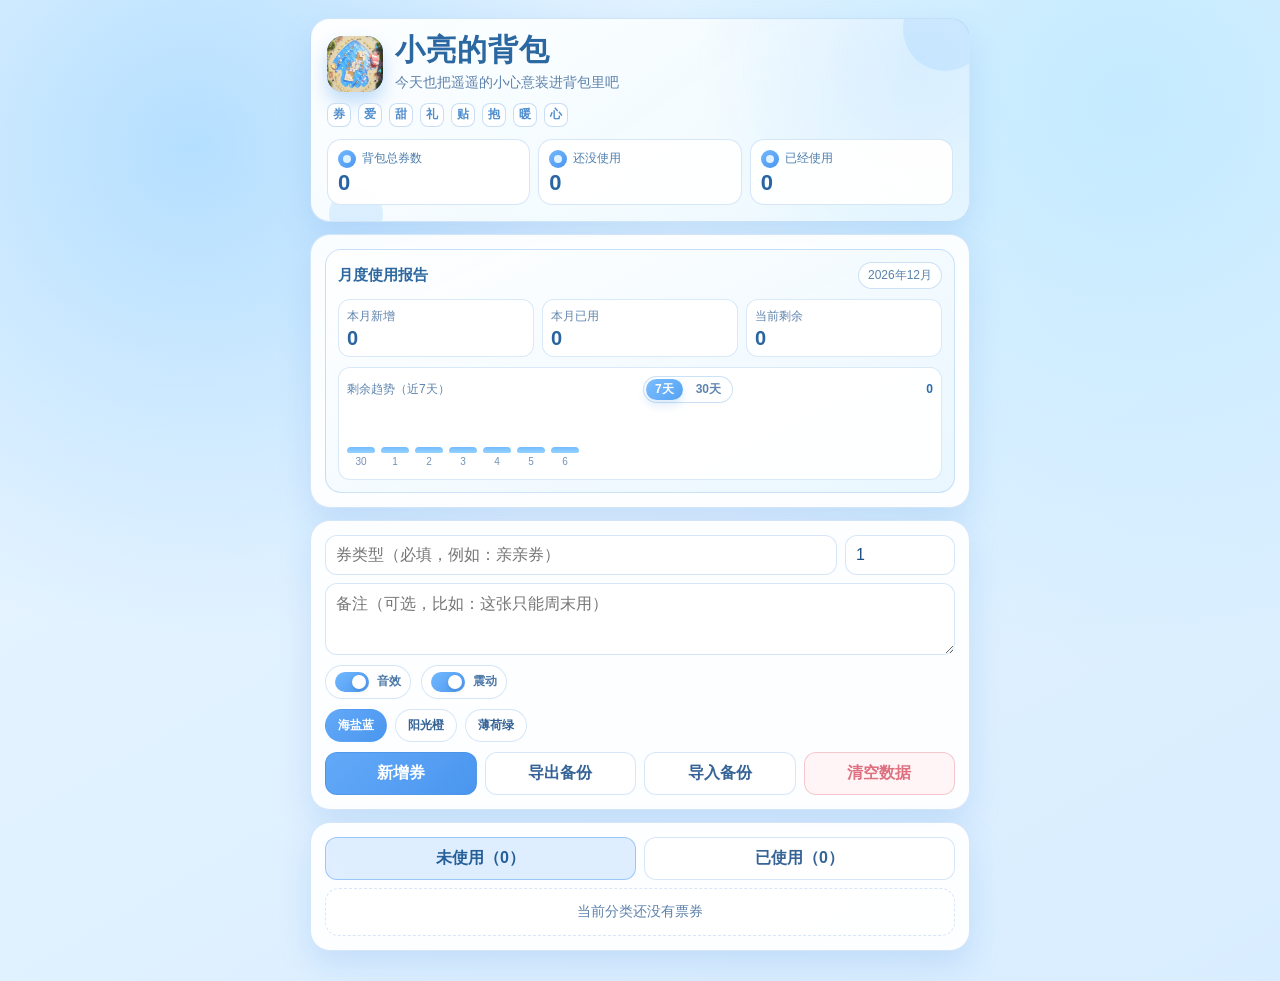
==== commit 89527da2: "更新这个" ====
--- a/docs/index.html
+++ b/docs/index.html
@@ -27,6 +27,32 @@
       --shadow: 0 14px 32px rgba(89, 152, 224, 0.2);
     }
 
+    body[data-theme="cream"] {
+      --bg-a: #fff7ea;
+      --bg-b: #ffeccb;
+      --line: rgba(224, 171, 96, 0.28);
+      --text: #855222;
+      --sub: #a17246;
+      --primary: #f3b25f;
+      --primary-deep: #e99b3b;
+      --used: #f3efe9;
+      --used-line: #e5d7c6;
+      --shadow: 0 14px 32px rgba(191, 139, 65, 0.2);
+    }
+
+    body[data-theme="mint"] {
+      --bg-a: #eafff5;
+      --bg-b: #d2f8e8;
+      --line: rgba(82, 180, 145, 0.28);
+      --text: #196a56;
+      --sub: #428875;
+      --primary: #4bc7a2;
+      --primary-deep: #2fab88;
+      --used: #eaf3f0;
+      --used-line: #cbe2da;
+      --shadow: 0 14px 32px rgba(67, 163, 130, 0.2);
+    }
+
     * { box-sizing: border-box; }
 
     body {
@@ -283,10 +309,16 @@
     }
 
     .trend-bars {
-      height: 36px;
+      min-width: 100%;
+      height: 58px;
       display: flex;
       align-items: flex-end;
-      gap: 4px;
+      gap: 6px;
+    }
+
+    .trend-scroll {
+      overflow-x: auto;
+      padding-bottom: 4px;
     }
 
     .trend-tools {
@@ -317,11 +349,24 @@
     }
 
     .trend-bar {
-      flex: 1;
-      min-width: 6px;
+      width: 100%;
       border-radius: 6px 6px 3px 3px;
       background: linear-gradient(180deg, rgba(109, 184, 255, 0.95), rgba(121, 200, 255, 0.8));
       height: 8px;
+    }
+
+    .trend-col {
+      width: 18px;
+      display: grid;
+      gap: 4px;
+      justify-items: center;
+      flex: 0 0 auto;
+    }
+
+    .trend-date {
+      font-size: 10px;
+      color: #7293b9;
+      line-height: 1;
     }
 
     .ico {
@@ -364,6 +409,28 @@
       gap: 10px;
       flex-wrap: wrap;
       margin: 2px 0 10px;
+    }
+
+    .theme-row {
+      display: flex;
+      flex-wrap: wrap;
+      gap: 8px;
+      margin: 0 0 10px;
+    }
+
+    .theme-btn {
+      border-radius: 999px;
+      padding: 7px 12px;
+      font-size: 12px;
+      font-weight: 700;
+      border: 1px solid var(--line);
+      background: rgba(255, 255, 255, 0.95);
+    }
+
+    .theme-btn.active {
+      background: linear-gradient(135deg, var(--primary), var(--primary-deep));
+      color: #fff;
+      border-color: transparent;
     }
 
     .switch {
@@ -458,6 +525,12 @@
       color: #356396;
       font-weight: 600;
       cursor: pointer;
+      transition: transform 120ms ease, box-shadow 160ms ease;
+    }
+
+    button:active {
+      transform: scale(0.97);
+      box-shadow: 0 0 0 3px rgba(111, 175, 252, 0.2);
     }
 
     button.primary {
@@ -548,16 +621,24 @@
       pointer-events: none;
     }
 
+    .card.rarity-epic:not(.used) {
+      animation: epic-breath 2.8s ease-in-out infinite;
+    }
+
+    .card.rarity-legendary:not(.used) {
+      animation: legendary-breath 3s ease-in-out infinite;
+    }
+
     .card.enter.rarity-rare {
       animation: rarity-enter-rare 500ms cubic-bezier(.2,.8,.2,1) both;
     }
 
     .card.enter.rarity-epic {
-      animation: rarity-enter-epic 560ms cubic-bezier(.2,.8,.2,1) both;
+      animation: rarity-enter-epic 560ms cubic-bezier(.2,.8,.2,1) both, epic-breath 2.8s ease-in-out 680ms infinite;
     }
 
     .card.enter.rarity-legendary {
-      animation: rarity-enter-legendary 640ms cubic-bezier(.2,.8,.2,1) both;
+      animation: rarity-enter-legendary 640ms cubic-bezier(.2,.8,.2,1) both, legendary-breath 3s ease-in-out 780ms infinite;
     }
 
     .card.enter.rarity-legendary::after {
@@ -586,6 +667,16 @@
       0% { background-position: -170px 0; opacity: 0.15; }
       20% { opacity: 0.42; }
       100% { background-position: 200px 0; opacity: 0.12; }
+    }
+
+    @keyframes epic-breath {
+      0%, 70%, 100% { box-shadow: 0 10px 20px rgba(141, 124, 240, 0.24); transform: scale(1); filter: saturate(1); }
+      82% { box-shadow: 0 16px 32px rgba(141, 124, 240, 0.52); transform: scale(1.018); filter: saturate(1.2); }
+    }
+
+    @keyframes legendary-breath {
+      0%, 68%, 100% { box-shadow: 0 12px 22px rgba(244, 185, 85, 0.28); transform: scale(1); filter: saturate(1); }
+      82% { box-shadow: 0 18px 34px rgba(244, 185, 85, 0.62); transform: scale(1.024); filter: saturate(1.26); }
     }
 
     .ticket-notch {
@@ -668,6 +759,8 @@
       align-items: center;
       gap: 6px;
       font-weight: 700;
+      font-size: 20px;
+      line-height: 1.15;
     }
 
     .ticket-name .icon {
@@ -692,9 +785,9 @@
     }
 
     .ticket-stamp {
-      width: 30px;
-      height: 30px;
-      border-radius: 10px;
+      width: 56px;
+      height: 56px;
+      border-radius: 14px;
       border: 1px solid rgba(255, 255, 255, 0.7);
       background: var(--stamp-bg, linear-gradient(145deg, #7abfff, #4d98f0));
       box-shadow: 0 8px 15px rgba(78, 145, 220, 0.25);
@@ -710,8 +803,8 @@
     }
 
     .ticket-stamp svg {
-      width: 18px;
-      height: 18px;
+      width: 34px;
+      height: 34px;
       display: block;
       fill: none;
       stroke: currentColor;
@@ -723,6 +816,14 @@
     .ticket-stamp svg .fill {
       fill: currentColor;
       stroke: none;
+    }
+
+    .ticket-stamp img {
+      width: 100%;
+      height: 100%;
+      object-fit: cover;
+      border-radius: 13px;
+      display: block;
     }
 
     .ticket-stamp::before {
@@ -745,15 +846,30 @@
       border: 1px solid #b8c1cd;
       background: #f5f7fa;
       color: #7b8797;
-      font-size: 12px;
-      padding: 5px 10px;
+      font-size: 13px;
+      padding: 6px 11px;
     }
 
     .meta {
-      font-size: 12px;
+      font-size: 15px;
       color: var(--sub);
       display: grid;
-      gap: 4px;
+      gap: 5px;
+    }
+
+    .card-top {
+      display: flex;
+      justify-content: space-between;
+      align-items: center;
+      gap: 8px;
+      min-height: 40px;
+    }
+
+    .card-bottom {
+      border-top: 1px dashed rgba(130, 174, 219, 0.55);
+      padding-top: 8px;
+      display: grid;
+      gap: 6px;
     }
 
     .card.used .meta {
@@ -761,8 +877,8 @@
     }
 
     .remark {
-      font-size: 13px;
-      line-height: 1.4;
+      font-size: 16px;
+      line-height: 1.45;
       color: #3f6f9f;
       white-space: pre-wrap;
       word-break: break-word;
@@ -935,6 +1051,28 @@
       margin-top: 2px;
     }
 
+    .toast {
+      position: fixed;
+      top: 14px;
+      left: 50%;
+      transform: translateX(-50%);
+      z-index: 60;
+      background: rgba(31, 79, 130, 0.92);
+      color: #fff;
+      font-size: 13px;
+      padding: 9px 14px;
+      border-radius: 999px;
+      box-shadow: 0 8px 20px rgba(22, 67, 114, 0.28);
+      opacity: 0;
+      pointer-events: none;
+      transition: opacity 160ms ease, transform 160ms ease;
+    }
+
+    .toast.show {
+      opacity: 1;
+      transform: translateX(-50%) translateY(0);
+    }
+
     @media (max-width: 560px) {
       .title {
         font-size: 26px;
@@ -958,8 +1096,9 @@
     }
   </style>
 </head>
-<body>
+<body data-theme="ocean">
   <div id="fxLayer" class="fx-layer"></div>
+  <div id="toast" class="toast" role="status" aria-live="polite"></div>
   <main class="app">
     <section class="panel hero">
       <div class="hero-main">
@@ -1028,7 +1167,9 @@
             </div>
             <span class="trend-value" id="monthTrendText">0</span>
           </div>
-          <div class="trend-bars" id="trendBars"></div>
+          <div class="trend-scroll">
+            <div class="trend-bars" id="trendBars"></div>
+          </div>
         </div>
       </div>
     </section>
@@ -1062,6 +1203,11 @@
           <span>震动</span>
         </label>
       </div>
+      <div class="theme-row">
+        <button class="theme-btn active" id="themeOceanBtn" type="button">海盐蓝</button>
+        <button class="theme-btn" id="themeCreamBtn" type="button">阳光橙</button>
+        <button class="theme-btn" id="themeMintBtn" type="button">薄荷绿</button>
+      </div>
       <div class="btn-row">
         <button class="primary" id="addBtn">新增券</button>
         <button id="exportBtn">导出备份</button>
@@ -1125,6 +1271,10 @@
     const trendPeriodLabelEl = document.getElementById("trendPeriodLabel");
     const trend7Btn = document.getElementById("trend7Btn");
     const trend30Btn = document.getElementById("trend30Btn");
+    const toastEl = document.getElementById("toast");
+    const themeOceanBtn = document.getElementById("themeOceanBtn");
+    const themeCreamBtn = document.getElementById("themeCreamBtn");
+    const themeMintBtn = document.getElementById("themeMintBtn");
 
     const newTab = document.getElementById("newTab");
     const usedTab = document.getElementById("usedTab");
@@ -1132,7 +1282,7 @@
     let tickets = [];
     let activeTab = "NEW";
     let audioCtx = null;
-    let settings = { sound: true, haptic: true };
+    let settings = { sound: true, haptic: true, theme: "ocean" };
     let trendDays = 7;
 
     function hashType(type) {
@@ -1172,40 +1322,18 @@
         }
       ];
 
-      let iconType = "ticket";
-      let iconColor = "#ffffff";
-      if (type.includes("亲")) {
-        iconType = "kiss";
-        iconColor = "#ff4d6f";
-      } else if (type.includes("贴") || type.includes("抱")) {
-        iconType = "hug";
+      let iconSrc = "icons/pic-3.png";
+      if (type.includes("亲亲")) {
+        iconSrc = "icons/pic-5.png";
+      } else if (type.includes("贴贴")) {
+        iconSrc = "icons/pic-4.png";
+      } else if (type.includes("和好")) {
+        iconSrc = "icons/pic-1.png";
       } else if (type.includes("礼物")) {
-        iconType = "gift";
-      } else if (type.includes("牵手") || type.includes("散步")) {
-        iconType = "walk";
-      } else if (type.includes("夸")) {
-        iconType = "spark";
-      } else if (type.includes("按")) {
-        iconType = "massage";
-      } else if (type.includes("和好")) {
-        iconType = "heart";
+        iconSrc = "icons/pic-2.png";
       }
       const style = palettes[hashType(type) % palettes.length];
-      return { iconType, iconColor, ...style };
-    }
-
-    function getTicketIconSvg(iconType) {
-      const map = {
-        kiss: "<svg viewBox='0 0 24 24' aria-hidden='true'><path d='M3.7 10.6c1.4-2 3.5-2.3 5.4-.9 1.2.9 2 2 2.9 3.4-.9.9-2 1.6-3.2 2.1-2.1.8-4 .2-5.1-1.7z'/><path d='M20.3 10.6c-1.4-2-3.5-2.3-5.4-.9-1.2.9-2 2-2.9 3.4.9.9 2 1.6 3.2 2.1 2.1.8 4 .2 5.1-1.7z'/></svg>",
-        hug: "<svg viewBox='0 0 24 24' aria-hidden='true'><circle cx='8' cy='8.2' r='2.1'/><circle cx='16' cy='8.2' r='2.1'/><path d='M4.8 18.2c.2-2.5 2.1-4.1 4.6-4.1h1l1.6 2 1.6-2h1c2.5 0 4.4 1.6 4.6 4.1'/><path d='M8.2 15.4c1.1.8 2.4 1.2 3.8 1.2s2.7-.4 3.8-1.2'/></svg>",
-        massage: "<svg viewBox='0 0 24 24' aria-hidden='true'><path d='M9 12.4V8.1a1.6 1.6 0 1 1 3.2 0v3.8'/><path d='M12.2 11.4V7.6a1.6 1.6 0 1 1 3.2 0v4.7'/><path d='M15.4 11.7V8.6a1.5 1.5 0 1 1 3 0v5.6c0 2.5-1.6 4.6-4 5.3l-2.3.7a4.9 4.9 0 0 1-6-3.3l-.8-2.7a1.8 1.8 0 1 1 3.4-1.1l.8 2.2'/></svg>",
-        heart: "<svg viewBox='0 0 24 24' aria-hidden='true'><path d='M12 20c-3.8-2.4-6.9-4.9-6.9-9 0-2.4 1.9-4.2 4.2-4.2 1.3 0 2.4.6 3.1 1.6.7-1 1.8-1.6 3.1-1.6 2.3 0 4.2 1.8 4.2 4.2 0 4.1-3.1 6.6-6.9 9z'/></svg>",
-        walk: "<svg viewBox='0 0 24 24' aria-hidden='true'><path d='M8 6.2c1.1 0 2 .9 2 2s-.9 2-2 2-2-.9-2-2 .9-2 2-2z'/><path d='M14.9 12.4c1.1 0 2 .9 2 2s-.9 2-2 2-2-.9-2-2 .9-2 2-2z'/><path d='M9.2 10.4l2.8 2.1M7.2 14.4l2.7 2.1M13.7 16.5l2.7 2.1'/></svg>",
-        spark: "<svg viewBox='0 0 24 24' aria-hidden='true'><path d='M12 3.8v3.4M12 16.8v3.4M4.8 12h3.4M15.8 12h3.4M6.8 6.8l2.4 2.4M14.8 14.8l2.4 2.4M17.2 6.8l-2.4 2.4M9.2 14.8l-2.4 2.4'/><circle class='fill' cx='12' cy='12' r='1.6'/></svg>",
-        gift: "<svg viewBox='0 0 24 24' aria-hidden='true'><path d='M4 10.5h16v9.5H4z'/><path d='M2.8 8h18.4v2.5H2.8z'/><path d='M12 8v12'/><path d='M8.8 8s-2.4-.1-2.4-2.2c0-1.3 1-2.3 2.3-2.3 2.1 0 3.3 2.8 3.3 4.5'/><path d='M15.2 8s2.4-.1 2.4-2.2c0-1.3-1-2.3-2.3-2.3-2.1 0-3.3 2.8-3.3 4.5'/></svg>",
-        ticket: "<svg viewBox='0 0 24 24' aria-hidden='true'><path d='M4 8.2h16v7.6a1.9 1.9 0 0 0-1.9 1.9H5.9A1.9 1.9 0 0 0 4 15.8z'/><path d='M12 8.2v9.5'/></svg>"
-      };
-      return map[iconType] || map.ticket;
+      return { iconSrc, ...style };
     }
 
     function ensureAudioCtx() {
@@ -1379,16 +1507,34 @@
         const raw = JSON.parse(localStorage.getItem(SETTINGS_KEY) || "{}");
         settings = {
           sound: raw.sound !== false,
-          haptic: raw.haptic !== false
+          haptic: raw.haptic !== false,
+          theme: raw.theme || "ocean"
         };
       } catch {
-        settings = { sound: true, haptic: true };
+        settings = { sound: true, haptic: true, theme: "ocean" };
       }
     }
 
     function renderSettings() {
       soundToggleEl.checked = settings.sound;
       hapticToggleEl.checked = settings.haptic;
+      applyTheme(settings.theme);
+      themeOceanBtn.classList.toggle("active", settings.theme === "ocean");
+      themeCreamBtn.classList.toggle("active", settings.theme === "cream");
+      themeMintBtn.classList.toggle("active", settings.theme === "mint");
+    }
+
+    function applyTheme(theme) {
+      document.body.setAttribute("data-theme", theme);
+    }
+
+    function showToast(text) {
+      toastEl.textContent = text;
+      toastEl.classList.add("show");
+      clearTimeout(showToast._timer);
+      showToast._timer = setTimeout(() => {
+        toastEl.classList.remove("show");
+      }, 1700);
     }
 
     function uid() {
@@ -1532,13 +1678,23 @@
 
       const max = Math.max(...report.bars, 1);
       trendBarsEl.innerHTML = "";
-      report.bars.forEach((v) => {
+      report.bars.forEach((v, idx) => {
+        const col = document.createElement("div");
+        col.className = "trend-col";
+        col.style.width = trendDays === 30 ? "16px" : "28px";
         const bar = document.createElement("span");
         bar.className = "trend-bar";
         const h = Math.max(6, Math.round((v / max) * 32));
         bar.style.height = `${h}px`;
-        bar.title = `剩余 ${v}`;
-        trendBarsEl.appendChild(bar);
+        const d = new Date();
+        d.setDate(d.getDate() - (trendDays - 1 - idx));
+        const label = document.createElement("span");
+        label.className = "trend-date";
+        label.textContent = trendDays === 30 ? `${d.getMonth() + 1}/${d.getDate()}` : `${d.getDate()}`;
+        bar.title = `${label.textContent} 剩余 ${v}`;
+        col.appendChild(bar);
+        col.appendChild(label);
+        trendBarsEl.appendChild(col);
       });
     }
 
@@ -1602,8 +1758,8 @@
         const perf = document.createElement("span");
         perf.className = "ticket-perf";
 
-        const line1 = document.createElement("div");
-        line1.className = "line";
+        const top = document.createElement("div");
+        top.className = "card-top";
 
         const name = document.createElement("div");
         const visual = getTypeVisual(ticket.type);
@@ -1613,8 +1769,7 @@
         stamp.setAttribute("aria-hidden", "true");
         stamp.style.setProperty("--stamp-bg", visual.bg);
         stamp.style.setProperty("--stamp-pattern", visual.pattern);
-        stamp.style.color = visual.iconColor || "#ffffff";
-        stamp.innerHTML = getTicketIconSvg(visual.iconType);
+        stamp.innerHTML = `<img src="${visual.iconSrc}" alt="" />`;
 
         const titleText = document.createElement("span");
         titleText.textContent = ticket.type;
@@ -1627,33 +1782,35 @@
           actionBtn.textContent = "使用";
           actionBtn.className = "primary";
           actionBtn.addEventListener("click", (event) => useTicket(ticket.id, event.currentTarget));
-          line1.appendChild(name);
-          line1.appendChild(actionBtn);
+          top.appendChild(name);
+          top.appendChild(actionBtn);
         } else {
           const usedBadge = document.createElement("span");
           usedBadge.className = "pill-used";
           usedBadge.textContent = "已使用";
-          line1.appendChild(name);
-          line1.appendChild(usedBadge);
+          top.appendChild(name);
+          top.appendChild(usedBadge);
         }
 
+        const bottom = document.createElement("div");
+        bottom.className = "card-bottom";
         const meta = document.createElement("div");
         meta.className = "meta";
         meta.innerHTML = `
           <span>发放时间：${formatTime(ticket.issuedAt)}</span>
           ${ticket.status === "USED" ? `<span>使用时间：${formatTime(ticket.usedAt)}</span>` : ""}
         `;
-
-        card.appendChild(line1);
-        card.appendChild(meta);
+        bottom.appendChild(meta);
 
         if (ticket.note.trim()) {
           const note = document.createElement("div");
           note.className = "remark";
           note.textContent = `备注：${ticket.note}`;
-          card.appendChild(note);
+          bottom.appendChild(note);
         }
 
+        card.appendChild(top);
+        card.appendChild(bottom);
         card.appendChild(corner);
         card.appendChild(notchLeft);
         card.appendChild(notchRight);
@@ -1699,6 +1856,7 @@
       launchPulse(addBtn, "add");
       haptic("add");
       playSound("add");
+      showToast(`已新增 ${quantity} 张 ${type}`);
       typeInput.value = "";
       noteInput.value = "";
       quantityInput.value = "1";
@@ -1740,7 +1898,7 @@
       tickets = parsed.map(normalizeTicket);
       save();
       setTab("NEW");
-      alert("导入成功，背包已恢复");
+      showToast("导入成功，背包已恢复");
     }
 
     function clearAll() {
@@ -1754,7 +1912,7 @@
       tickets = [];
       save();
       renderAll();
-      alert("已清空完成");
+      showToast("已清空完成");
     }
 
     addBtn.addEventListener("click", addTickets);
@@ -1776,6 +1934,21 @@
       saveSettings();
       if (settings.haptic) haptic("add");
     });
+    themeOceanBtn.addEventListener("click", () => {
+      settings.theme = "ocean";
+      saveSettings();
+      renderSettings();
+    });
+    themeCreamBtn.addEventListener("click", () => {
+      settings.theme = "cream";
+      saveSettings();
+      renderSettings();
+    });
+    themeMintBtn.addEventListener("click", () => {
+      settings.theme = "mint";
+      saveSettings();
+      renderSettings();
+    });
     trend7Btn.addEventListener("click", () => {
       trendDays = 7;
       renderMonthReport();
